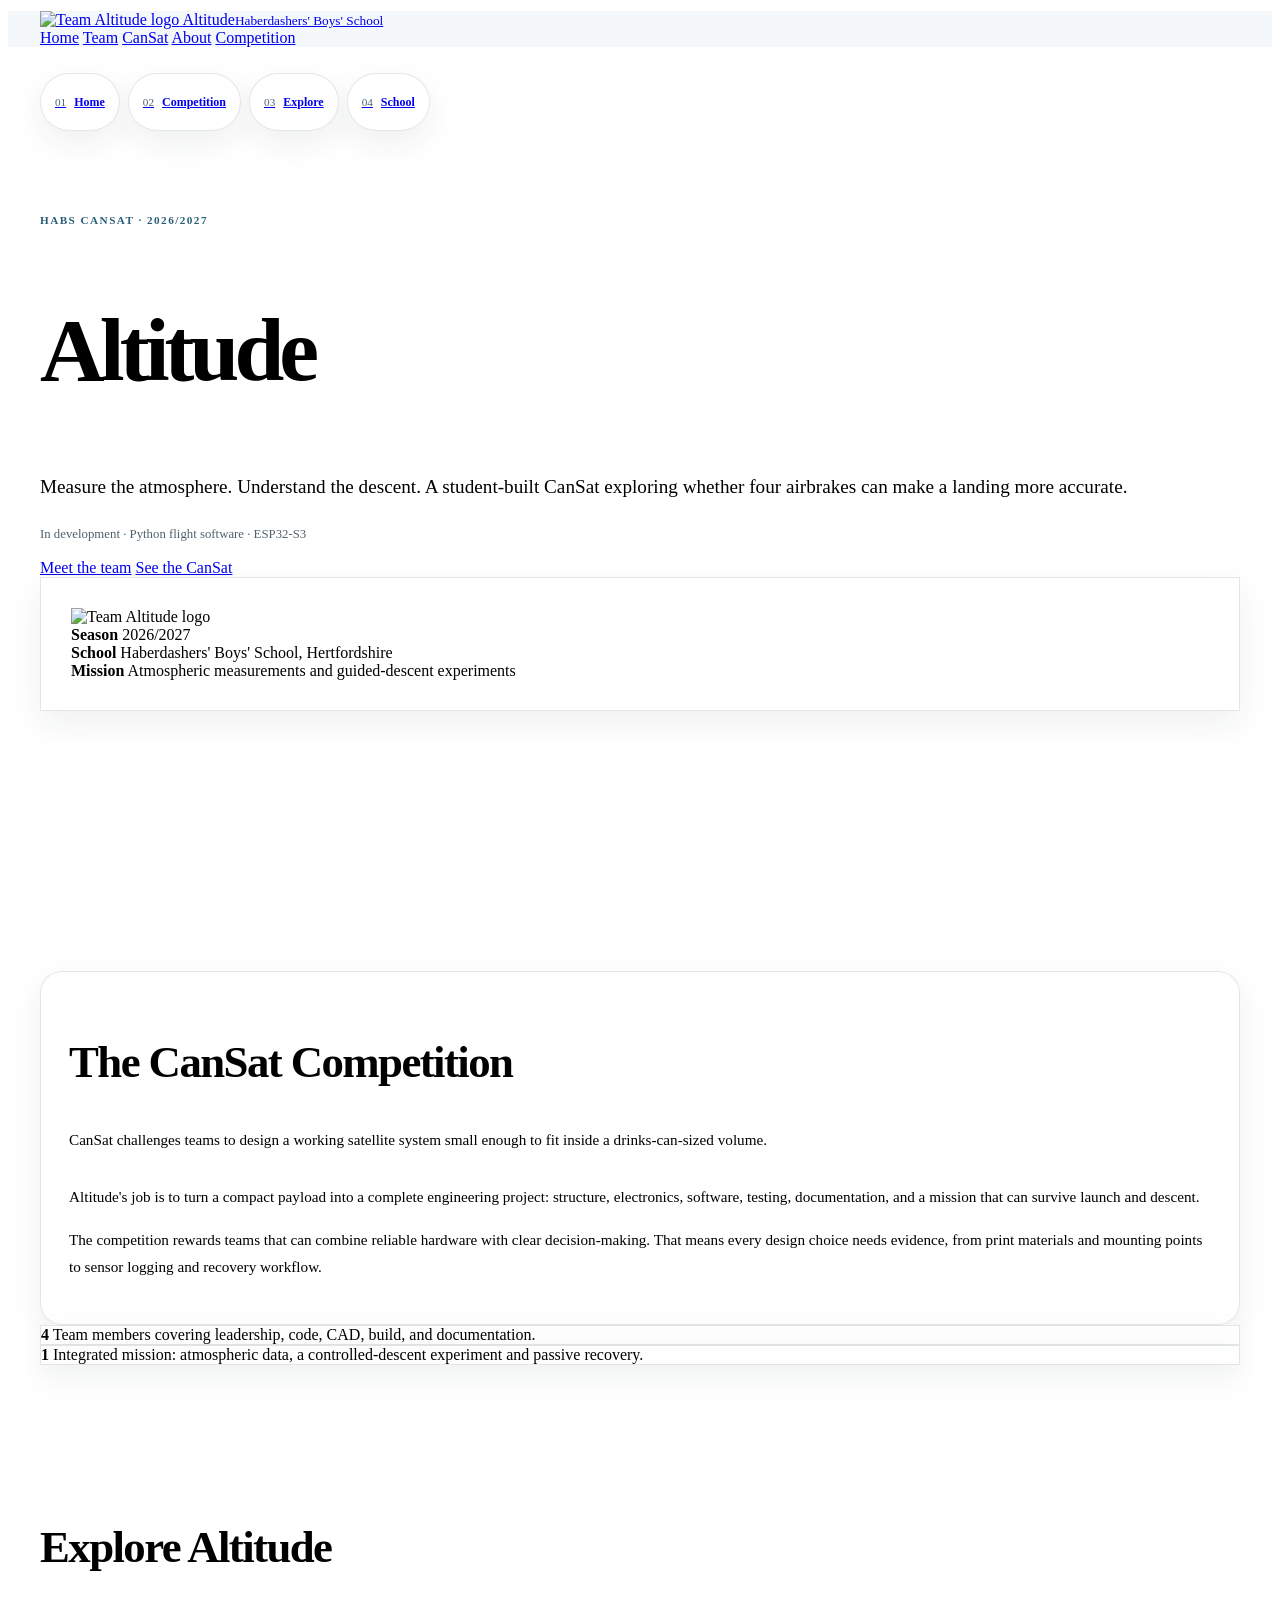
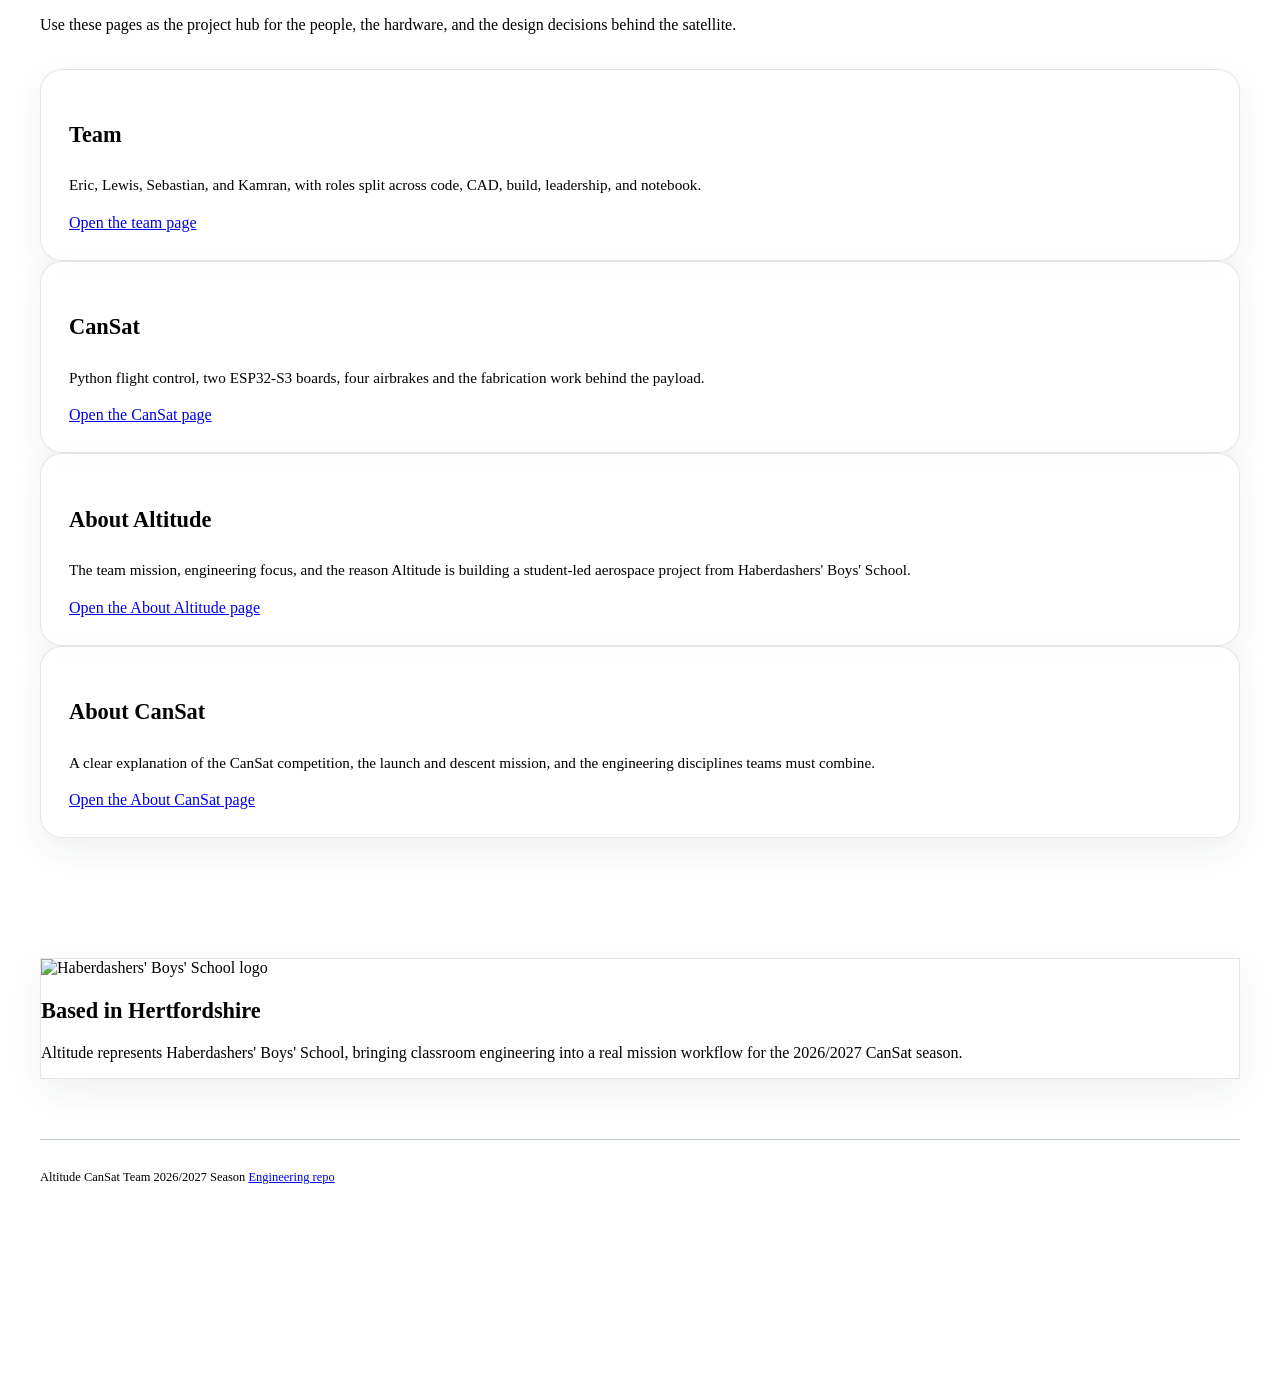
==== website/index.html @ fcd16554 "Update Altitude for Python flight software and ESP32-S3" ====
<!doctype html>
<html lang="en">
  <head>
    <meta charset="utf-8">
    <meta name="viewport" content="width=device-width, initial-scale=1">
    <title>Altitude | Home</title>
    <meta name="description" content="Altitude is a CanSat team from Haberdashers' Boys' School competing in the 2026/2027 season.">
    <meta http-equiv="Content-Security-Policy" content="upgrade-insecure-requests">
    <link rel="canonical" href="https://altitude.linkpc.net/website/index.html">
    <link rel="stylesheet" href="styles.css?v=20260921">
    <link rel="stylesheet" href="refinements.css?v=20260921">
  </head>
  <body>
    <a class="skip-link" href="#main-content">Skip to content</a>
    <div class="scroll-progress" aria-hidden="true"></div>

    <header class="site-header">
      <div class="site-header__inner">
        <a class="brand" href="index.html" aria-label="Altitude home">
          <img src="../assets/images/Team Altitude Logo.png" alt="Team Altitude logo">
          <span>Altitude<small>Haberdashers' Boys' School</small></span>
        </a>
        <div class="header-actions">
          <nav class="nav" aria-label="Primary navigation">
            <span class="nav-indicator" aria-hidden="true"></span>
            <a href="index.html">Home</a>
            <a href="team.html">Team</a>
            <a href="cansat.html">CanSat</a>
            <a href="about-altitude.html" aria-label="About Altitude">About</a>
            <a href="about-cansat.html" aria-label="About CanSat">Competition</a>
          </nav>
        </div>
      </div>
    </header>

    <div class="edge-accent edge-accent--left" aria-hidden="true"></div>
    <div class="edge-accent edge-accent--right" aria-hidden="true"></div>

    <nav class="section-jump section-jump--left" aria-label="Home page sections">
      <a class="section-jump__card glass-panel" href="#home">
        <span>01</span>
        <strong>Home</strong>
        <small>Team overview</small>
      </a>
      <a class="section-jump__card glass-panel" href="#competition">
        <span>02</span>
        <strong>Competition</strong>
        <small>CanSat brief</small>
      </a>
      <a class="section-jump__card glass-panel" href="#explore">
        <span>03</span>
        <strong>Explore</strong>
        <small>Project pages</small>
      </a>
      <a class="section-jump__card glass-panel" href="#school">
        <span>04</span>
        <strong>School</strong>
        <small>Hertfordshire base</small>
      </a>
    </nav>

    <main class="site-main" id="main-content" tabindex="-1">
      <section class="hero" id="home">
        <div class="hero__copy" data-reveal>
          <p class="eyebrow">HABS CANSAT · 2026/2027</p>
          <h1>Altitude</h1>
          <p class="hero__lead">Measure the atmosphere. Understand the descent. A student-built CanSat exploring whether four airbrakes can make a landing more accurate.</p>
          <p class="status-note">In development · Python flight software · ESP32-S3</p>
          <div class="hero__actions">
            <a class="button button--accent button--icon" href="team.html">Meet the team</a>
            <a class="button button--icon" href="cansat.html">See the CanSat</a>
          </div>
        </div>

        <aside class="hero-card glass-panel" data-reveal>
          <img class="hero-card__logo" src="../assets/images/Team Altitude Logo.png" alt="Team Altitude logo">
          <div class="hero-card__meta">
            <div class="meta-row">
              <strong>Season</strong>
              <span>2026/2027</span>
            </div>
            <div class="meta-row">
              <strong>School</strong>
              <span>Haberdashers' Boys' School, Hertfordshire</span>
            </div>
            <div class="meta-row">
              <strong>Mission</strong>
              <span>Atmospheric measurements and guided-descent experiments</span>
            </div>
          </div>
        </aside>
      </section>

      <section class="section section--tight" id="competition">
        <div class="split">
          <article class="copy-panel glass-panel" data-reveal>
            <div class="section__head">
              <h2>The CanSat Competition</h2>
              <p>CanSat challenges teams to design a working satellite system small enough to fit inside a drinks-can-sized volume.</p>
            </div>
            <p>Altitude's job is to turn a compact payload into a complete engineering project: structure, electronics, software, testing, documentation, and a mission that can survive launch and descent.</p>
            <p>The competition rewards teams that can combine reliable hardware with clear decision-making. That means every design choice needs evidence, from print materials and mounting points to sensor logging and recovery workflow.</p>
          </article>

          <div class="stat-grid">
            <article class="stat-panel glass-panel" data-reveal>
              <strong>4</strong>
              <span>Team members covering leadership, code, CAD, build, and documentation.</span>
            </article>
            <article class="stat-panel glass-panel" data-reveal>
              <strong>1</strong>
              <span>Integrated mission: atmospheric data, a controlled-descent experiment and passive recovery.</span>
            </article>
          </div>
        </div>
      </section>

      <section class="section" id="explore">
        <div class="section__head" data-reveal>
          <h2>Explore Altitude</h2>
          <p>Use these pages as the project hub for the people, the hardware, and the design decisions behind the satellite.</p>
        </div>
        <div class="link-grid">
          <article class="link-panel glass-panel" data-reveal>
            <div>
              <h3>Team</h3>
              <p>Eric, Lewis, Sebastian, and Kamran, with roles split across code, CAD, build, leadership, and notebook.</p>
            </div>
            <a class="link-panel__arrow" href="team.html" aria-label="Open the team page"><span class="sr-only">Open the team page</span></a>
          </article>
          <article class="link-panel glass-panel" data-reveal>
            <div>
              <h3>CanSat</h3>
              <p>Python flight control, two ESP32-S3 boards, four airbrakes and the fabrication work behind the payload.</p>
            </div>
            <a class="link-panel__arrow" href="cansat.html" aria-label="Open the CanSat page"><span class="sr-only">Open the CanSat page</span></a>
          </article>
          <article class="link-panel glass-panel" data-reveal>
            <div>
              <h3>About Altitude</h3>
              <p>The team mission, engineering focus, and the reason Altitude is building a student-led aerospace project from Haberdashers' Boys' School.</p>
            </div>
            <a class="link-panel__arrow" href="about-altitude.html" aria-label="Open the About Altitude page"><span class="sr-only">Open the About Altitude page</span></a>
          </article>
          <article class="link-panel glass-panel" data-reveal>
            <div>
              <h3>About CanSat</h3>
              <p>A clear explanation of the CanSat competition, the launch and descent mission, and the engineering disciplines teams must combine.</p>
            </div>
            <a class="link-panel__arrow" href="about-cansat.html" aria-label="Open the About CanSat page"><span class="sr-only">Open the About CanSat page</span></a>
          </article>
        </div>
      </section>

      <section class="section" id="school">
        <article class="school-strip glass-panel" data-reveal>
          <img src="../assets/images/Haberdashers' Boys' School Logo.png" alt="Haberdashers' Boys' School logo">
          <div>
            <h2>Based in Hertfordshire</h2>
            <p>Altitude represents Haberdashers' Boys' School, bringing classroom engineering into a real mission workflow for the 2026/2027 CanSat season.</p>
          </div>
        </article>
      </section>
    </main>

    <footer class="footer">
      <span>Altitude CanSat Team</span>
      <span>2026/2027 Season</span>
      <span><a href="https://github.com/ericxyn/Altitude-HABS-CanSat-2026-2027" target="_blank" rel="noopener noreferrer">Engineering repo</a></span>
    </footer>

    <svg class="sr-only" xmlns="http://www.w3.org/2000/svg" aria-hidden="true">
      <defs>
        <filter id="glass-distortion" x="0%" y="0%" width="100%" height="100%">
          <feTurbulence type="fractalNoise" baseFrequency="0.005 0.005" numOctaves="2" seed="92" result="noise"></feTurbulence>
          <feGaussianBlur in="noise" stdDeviation="2" result="blurred"></feGaussianBlur>
          <feDisplacementMap in="SourceGraphic" in2="blurred" scale="19" xChannelSelector="R" yChannelSelector="G"></feDisplacementMap>
        </filter>
      </defs>
    </svg>

    <script src="app.js?v=20260921"></script>
  </body>
</html>
---- website/refinements.css ----
/* Fluidity-guided refinement of Altitude's existing typography and blue palette. */
@font-face {
  font-family: 'Montserrat';
  src: url('../assets/fonts/Montserrat/Montserrat-VariableFont_wght.ttf') format('truetype');
  font-weight: 100 900;
  font-style: normal;
  font-display: swap;
}
:root {
  --background: #edf1f3;
  --ink: #142831;
  --ink-soft: #40535e;
  --muted: #4e626f;
  --shadow: 0 12px 32px rgba(28, 38, 45, .07);
  --max: 1200px;
  --panel-gap: 24px;
}
body { overflow-x: clip; }
.site-main, .site-header__inner, .footer {
  width: min(var(--max), calc(100% - 64px));
  margin-inline: auto;
}
.site-header { background: rgba(244, 248, 250, .96); }
.site-header__inner { gap: 24px; }
.brand { flex-shrink: 0; }
.nav { width: auto; grid-template-columns: repeat(5, minmax(70px, 1fr)); box-shadow: none; }
.nav-indicator { transition: none; }
.nav a { min-height: 44px; white-space: normal; overflow-wrap: anywhere; text-align: center; }
h1, h2, h3, p, .meta-row strong, .meta-row span { overflow-wrap: anywhere; }
.edge-accent { display: none; }
.scroll-progress { height: 3px; box-shadow: none; background: #1677a5; }
.section-jump {
  position: static;
  display: flex;
  width: min(var(--max), calc(100% - 64px));
  margin: 26px auto 0;
  gap: 8px;
  flex-wrap: wrap;
}
.section-jump__card {
  display: flex;
  align-items: center;
  gap: 8px;
  min-height: 40px;
  padding: 8px 14px;
  border-radius: 999px;
}
.section-jump__card small { display: none; }
.section-jump__card span { font-size: .7rem; color: var(--muted); }
.section-jump__card strong { font-size: .75rem; font-weight: 650; }
.hero, .hero--compact {
  grid-template-columns: minmax(0, 1.2fr) minmax(280px, .8fr);
  min-height: 620px;
  gap: 64px;
  padding: 70px 0 90px;
}
.hero--compact { min-height: 470px; }
.hero__copy { gap: 22px; }
.hero h1, .page-title { font-size: clamp(3.6rem, 7vw, 7rem); letter-spacing: -.055em; line-height: 1.03; font-weight: 800; }
.hero__lead { font-size: clamp(1rem, 1.5vw, 1.22rem); line-height: 1.7; }
.eyebrow, .section__head .eyebrow, .component-status {
  color: #285e78;
  font-size: .7rem;
  font-weight: 750;
  letter-spacing: .13em;
  line-height: 1.6;
}
.status-note { font-size: .8rem; color: var(--muted); line-height: 1.8; }
.hero-card__logo { width: 190px; filter: none; }
.hero-card { padding: 30px; }
.glass-panel, .glass-panel:hover {
  background: rgba(255, 255, 255, .85);
  border: 1px solid rgba(58, 83, 96, .14);
  box-shadow: var(--shadow);
  transform: none;
  will-change: auto;
  transform-style: flat;
  transition: border-color 150ms ease;
}
.glass-panel::before, .glass-panel::after { display: none; }
[data-reveal], [data-reveal].glass-panel, [data-reveal].is-visible,
[data-reveal].glass-panel.is-visible { opacity: 1; transform: none; transition: none; }
.section { padding: 60px 0; }
.section__head { margin-bottom: 30px; }
.section__head h2 { font-size: clamp(2rem, 3.5vw, 3.1rem); letter-spacing: -.035em; line-height: 1.15; }
.section__head p { font-size: 1rem; max-width: 720px; line-height: 1.75; }
.device-card h3, .link-panel h3, .process-card h3, .school-strip h2 { font-size: 1.4rem; line-height: 1.3; }
.device-card p, .link-panel p, .process-card p, .copy-panel p { font-size: .95rem; line-height: 1.8; }
.device-card, .link-panel, .copy-panel, .process-card { padding: 28px; border-radius: 22px; min-width: 0; }
.device-card { gap: 16px; }
.link-grid { grid-template-columns: repeat(2, minmax(0, 1fr)); }
.device-card__image { background: #f2f5f7; border: 0; min-height: 0; }
.processor-spec { min-height: 185px; border-radius: 14px; background: #e1eff7; display: grid; align-content: center; gap: 4px; padding: 24px; }
.processor-spec > span { font-weight: 650; letter-spacing: .2em; font-size: .75rem; }
.processor-spec strong { font-size: 3.8rem; letter-spacing: -.05em; line-height: 1.15; }
.processor-spec small { font-size: .7rem; }
.text-link { color: #175e82; text-decoration: underline; text-underline-offset: 4px; font-size: .85rem; padding-block: 8px; }
.mission-grid { display: grid; grid-template-columns: repeat(3, minmax(0, 1fr)); gap: 36px; padding: 24px 0 40px; }
.mission-stage { border-top: 2px solid #7aaac3; padding-top: 22px; }
.stage-number { color: #376881; font-size: .75rem; font-variant-numeric: tabular-nums; }
.mission-stage h3 { font-size: 1.5rem; margin: 12px 0; }
.mission-stage p { color: var(--ink-soft); font-size: .95rem; line-height: 1.8; }
.control-notes { border-top: 1px solid #b9c7ce; }
.control-notes details { border-bottom: 1px solid #b9c7ce; }
.control-notes summary { padding: 22px 4px; cursor: pointer; font-size: 1rem; font-weight: 650; }
.control-notes details p { max-width: 850px; padding: 0 4px 24px; line-height: 1.8; color: var(--ink-soft); }
.button, .link-panel__arrow { box-shadow: none; transition: background-color 150ms ease; }
.button:hover, .link-panel:hover, .link-panel__arrow:hover { transform: none; box-shadow: none; }
:where(a, button, summary):focus-visible { outline: 3px solid #166688; outline-offset: 4px; }
.skip-link { position: fixed; top: 8px; left: 12px; z-index: 100; padding: 12px 18px; background: #fff; transform: translateY(-180%); border-radius: 8px; }
.skip-link:focus { transform: none; }
.footer { border-top: 1px solid #bac8ce; padding: 30px 0; font-size: .78rem; flex-wrap: wrap; }
@media (max-width: 1000px) {
  .site-header__inner { flex-direction: column; align-items: stretch; padding-block: 14px; }
  .header-actions, .nav { width: 100%; }
  .hero, .hero--compact { gap: 28px; }
}
@media (max-width: 720px) {
  .site-main, .site-header__inner, .footer, .section-jump { width: calc(100% - 36px); }
  .hero, .hero--compact { grid-template-columns: 1fr; min-height: auto; padding: 40px 0; }
  .hero h1, .page-title { font-size: clamp(2.7rem, 11vw, 4.5rem); overflow-wrap: anywhere; }
  .hero-card__logo { width: 140px; }
  .mission-grid { grid-template-columns: 1fr; gap: 24px; }
  .link-grid { grid-template-columns: 1fr; }
  .mission-stage { padding-top: 16px; }
  .section { padding: 40px 0; }
  .section-jump { gap: 6px; margin-top: 18px; }
  .section-jump__card { min-height: 36px; padding: 8px 10px; }
  .section-jump__card span { display: none; }
  .nav { grid-template-columns: repeat(5, minmax(0, 1fr)); }
  .nav a { font-size: .65rem; padding: 0 3px; }
  .hero__actions { flex-direction: row; }
  .button { width: auto; font-size: .82rem; padding-inline: 16px; }
  .meta-row { grid-template-columns: 1fr; gap: 4px; }
}
@media (prefers-reduced-motion: reduce) {
  html { scroll-behavior: auto; }
  *, *::before, *::after { transition: none !important; animation: none !important; }
}
@media (prefers-reduced-transparency: reduce) {
  .glass-panel, .site-header, .nav { background: #fff; backdrop-filter: none; }
}
@media (forced-colors: active) {
  .glass-panel, .nav, .processor-spec { border: 1px solid CanvasText; background: Canvas; }
  .nav a[aria-current] { outline: 2px solid Highlight; }
  .nav-indicator { display: none; }
}
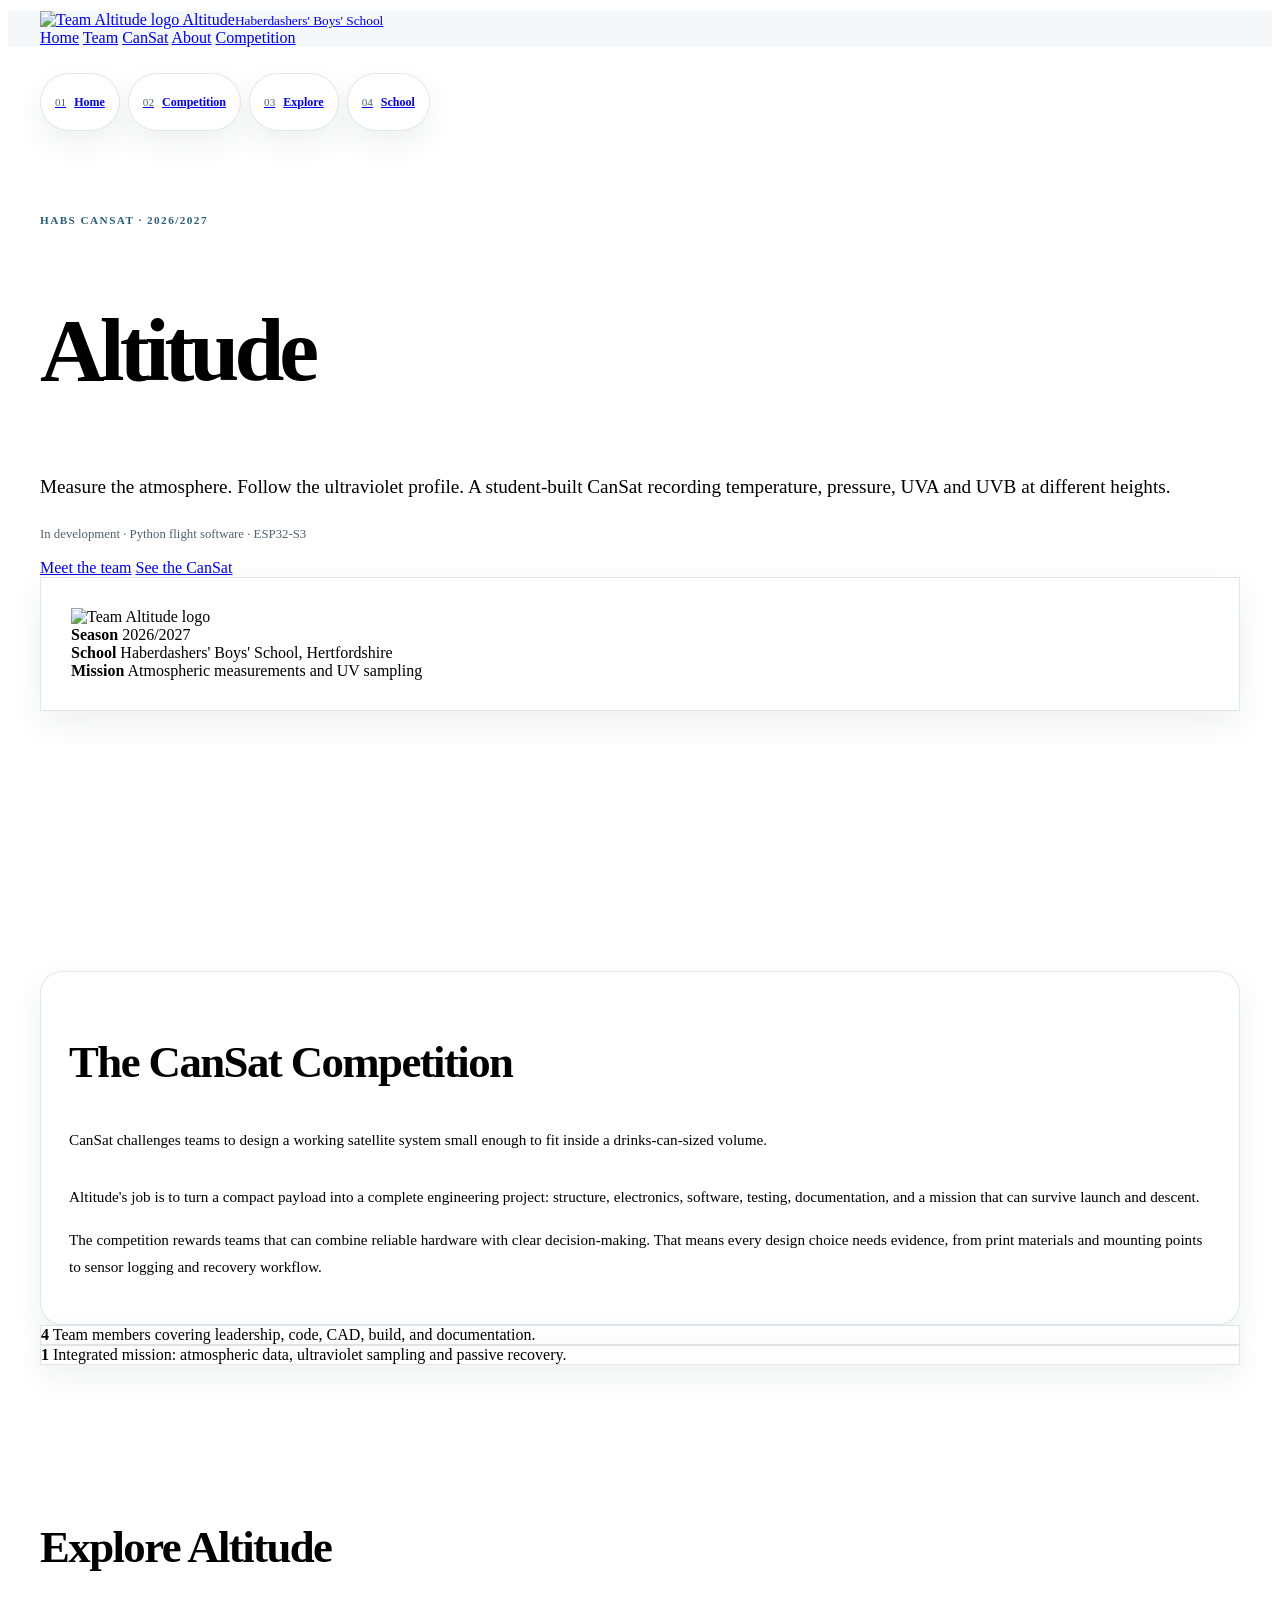
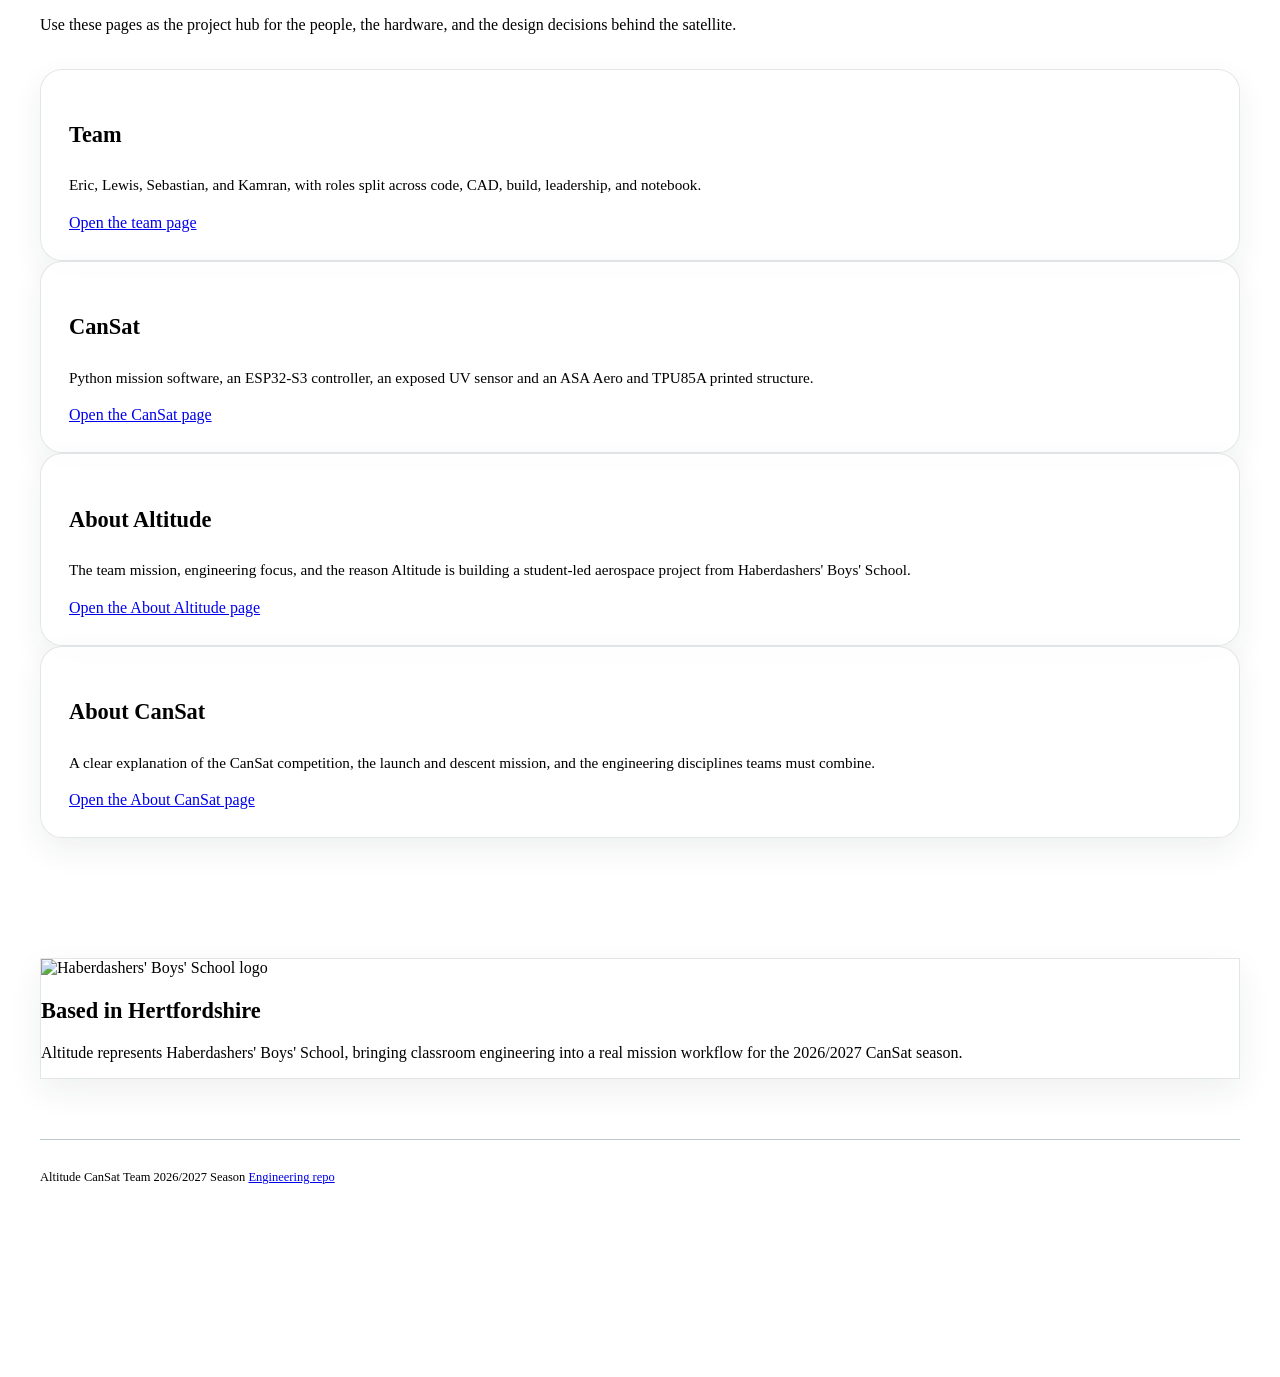
==== commit a3267f03: "Update Altitude website for UV sampling and ASA Aero TPU85A build" ====
--- a/website/index.html
+++ b/website/index.html
@@ -64,7 +64,7 @@
         <div class="hero__copy" data-reveal>
           <p class="eyebrow">HABS CANSAT · 2026/2027</p>
           <h1>Altitude</h1>
-          <p class="hero__lead">Measure the atmosphere. Understand the descent. A student-built CanSat exploring whether four airbrakes can make a landing more accurate.</p>
+          <p class="hero__lead">Measure the atmosphere. Follow the ultraviolet profile. A student-built CanSat recording temperature, pressure, UVA and UVB at different heights.</p>
           <p class="status-note">In development · Python flight software · ESP32-S3</p>
           <div class="hero__actions">
             <a class="button button--accent button--icon" href="team.html">Meet the team</a>
@@ -85,7 +85,7 @@
             </div>
             <div class="meta-row">
               <strong>Mission</strong>
-              <span>Atmospheric measurements and guided-descent experiments</span>
+              <span>Atmospheric measurements and UV sampling</span>
             </div>
           </div>
         </aside>
@@ -109,7 +109,7 @@
             </article>
             <article class="stat-panel glass-panel" data-reveal>
               <strong>1</strong>
-              <span>Integrated mission: atmospheric data, a controlled-descent experiment and passive recovery.</span>
+              <span>Integrated mission: atmospheric data, ultraviolet sampling and passive recovery.</span>
             </article>
           </div>
         </div>
@@ -131,7 +131,7 @@
           <article class="link-panel glass-panel" data-reveal>
             <div>
               <h3>CanSat</h3>
-              <p>Python flight control, two ESP32-S3 boards, four airbrakes and the fabrication work behind the payload.</p>
+              <p>Python mission software, an ESP32-S3 controller, an exposed UV sensor and an ASA Aero and TPU85A printed structure.</p>
             </div>
             <a class="link-panel__arrow" href="cansat.html" aria-label="Open the CanSat page"><span class="sr-only">Open the CanSat page</span></a>
           </article>
@@ -166,7 +166,7 @@
     <footer class="footer">
       <span>Altitude CanSat Team</span>
       <span>2026/2027 Season</span>
-      <span><a href="https://github.com/ericxyn/Altitude-HABS-CanSat-2026-2027" target="_blank" rel="noopener noreferrer">Engineering repo</a></span>
+      <span><a href="https://github.com/ericxyuan/Altitude-HABS-CanSat-2026-2027" target="_blank" rel="noopener noreferrer">Engineering repo</a></span>
     </footer>
 
     <svg class="sr-only" xmlns="http://www.w3.org/2000/svg" aria-hidden="true">
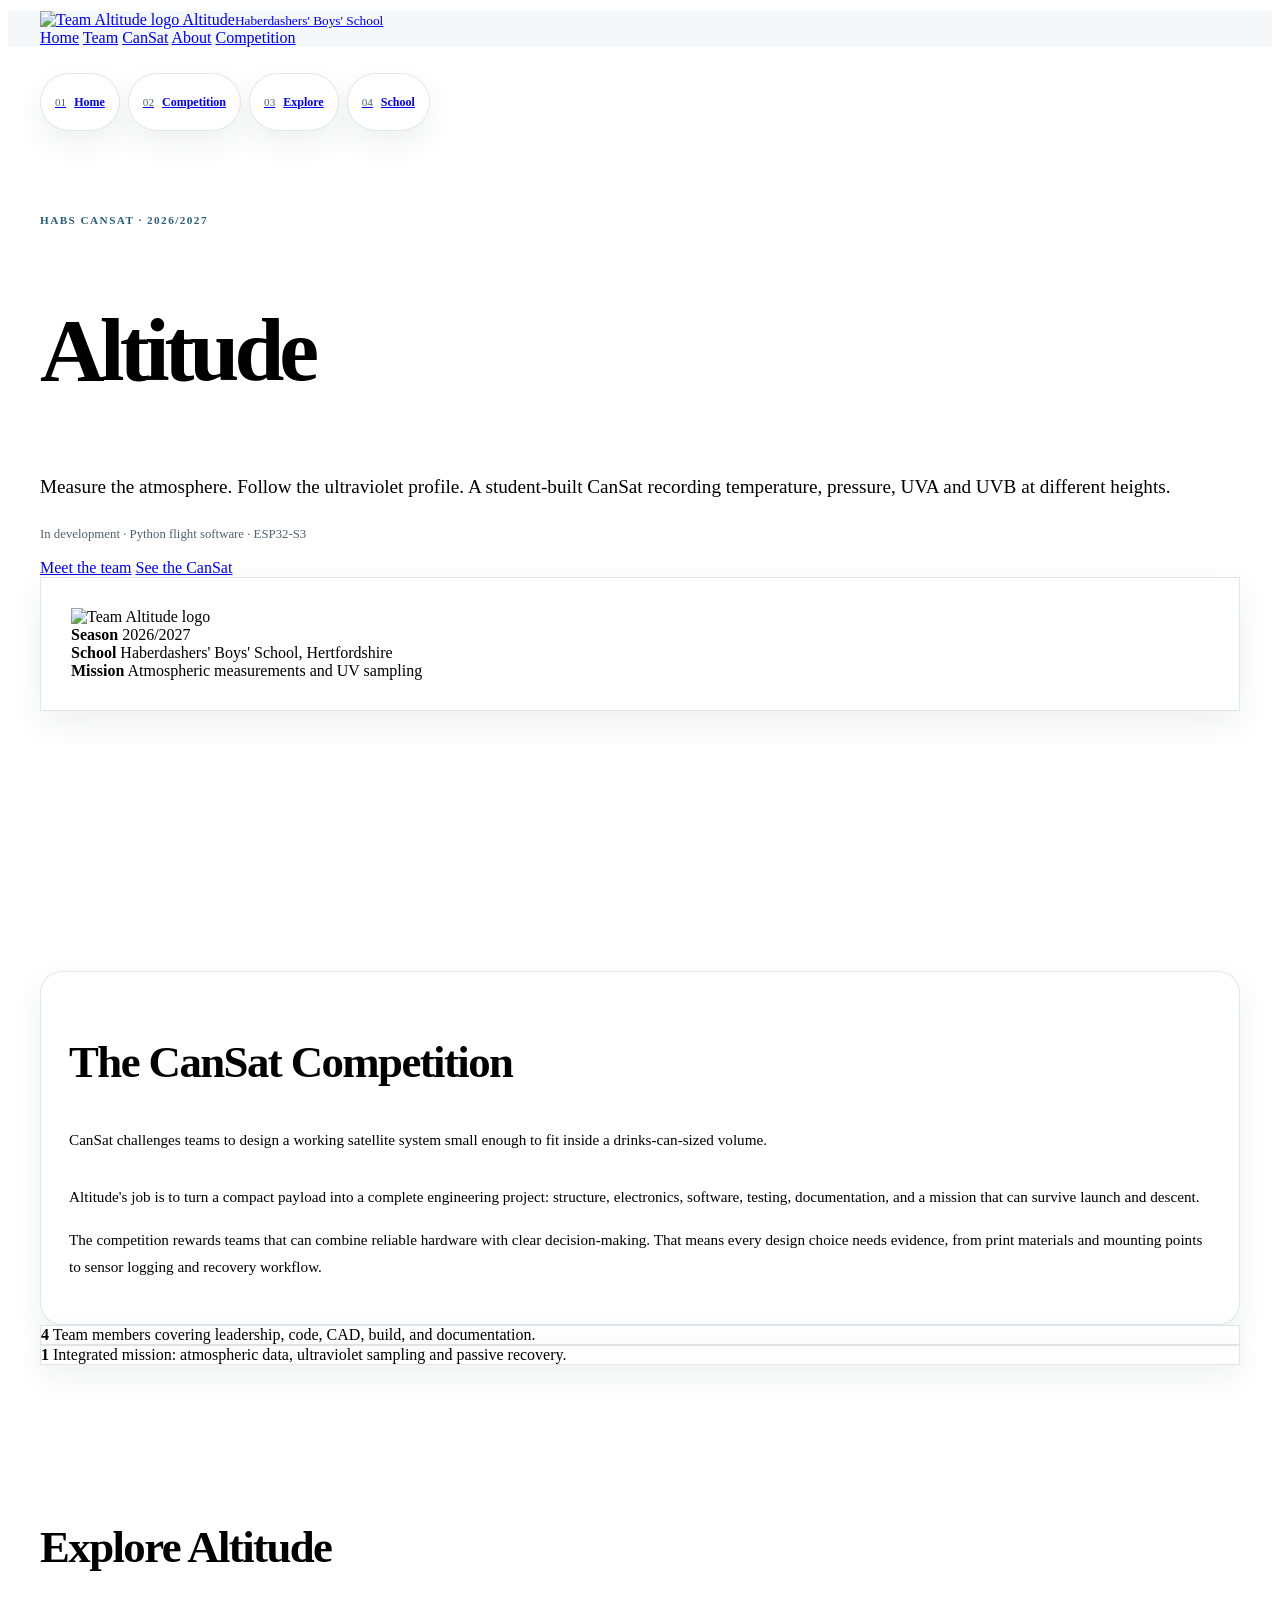
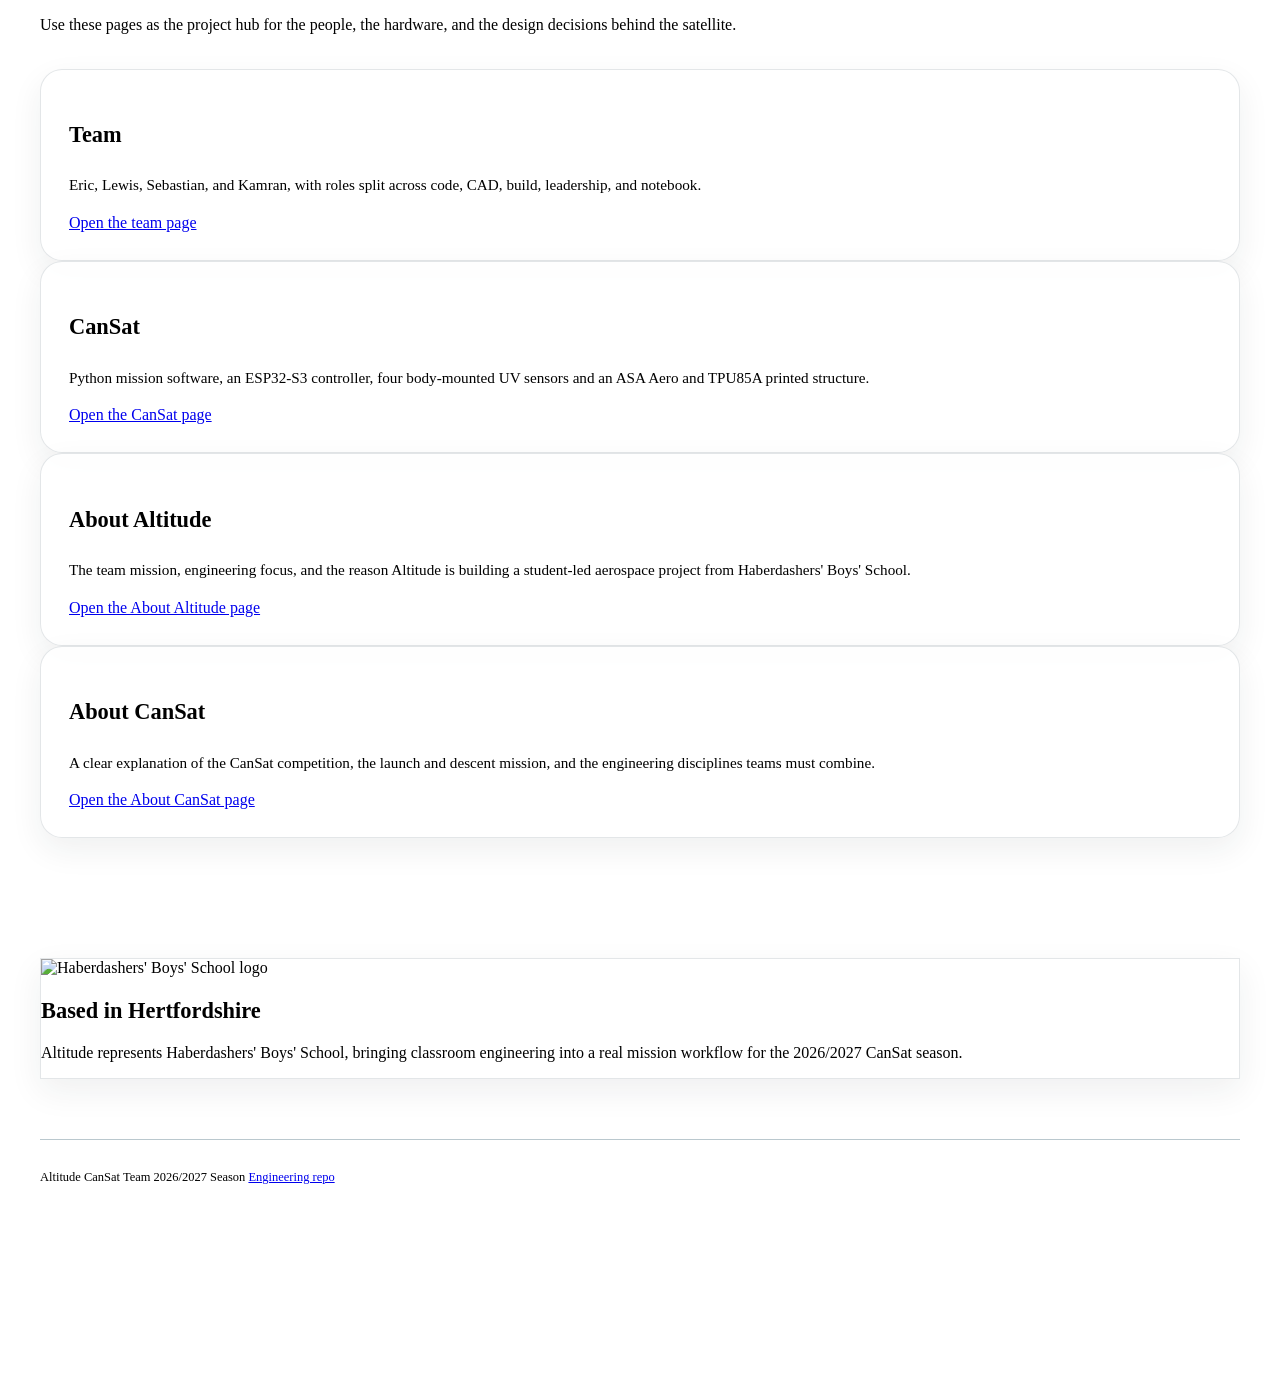
==== commit a31251e1: "Present four body-mounted UV heads and analytical arm study" ====
--- a/website/index.html
+++ b/website/index.html
@@ -131,7 +131,7 @@
           <article class="link-panel glass-panel" data-reveal>
             <div>
               <h3>CanSat</h3>
-              <p>Python mission software, an ESP32-S3 controller, an exposed UV sensor and an ASA Aero and TPU85A printed structure.</p>
+              <p>Python mission software, an ESP32-S3 controller, four body-mounted UV sensors and an ASA Aero and TPU85A printed structure.</p>
             </div>
             <a class="link-panel__arrow" href="cansat.html" aria-label="Open the CanSat page"><span class="sr-only">Open the CanSat page</span></a>
           </article>
@@ -166,7 +166,7 @@
     <footer class="footer">
       <span>Altitude CanSat Team</span>
       <span>2026/2027 Season</span>
-      <span><a href="https://github.com/ericxyuan/Altitude-HABS-CanSat-2026-2027" target="_blank" rel="noopener noreferrer">Engineering repo</a></span>
+      <span><a href="https://github.com/ericxyuan/altitude-cansat" target="_blank" rel="noopener noreferrer">Engineering repo</a></span>
     </footer>
 
     <svg class="sr-only" xmlns="http://www.w3.org/2000/svg" aria-hidden="true">
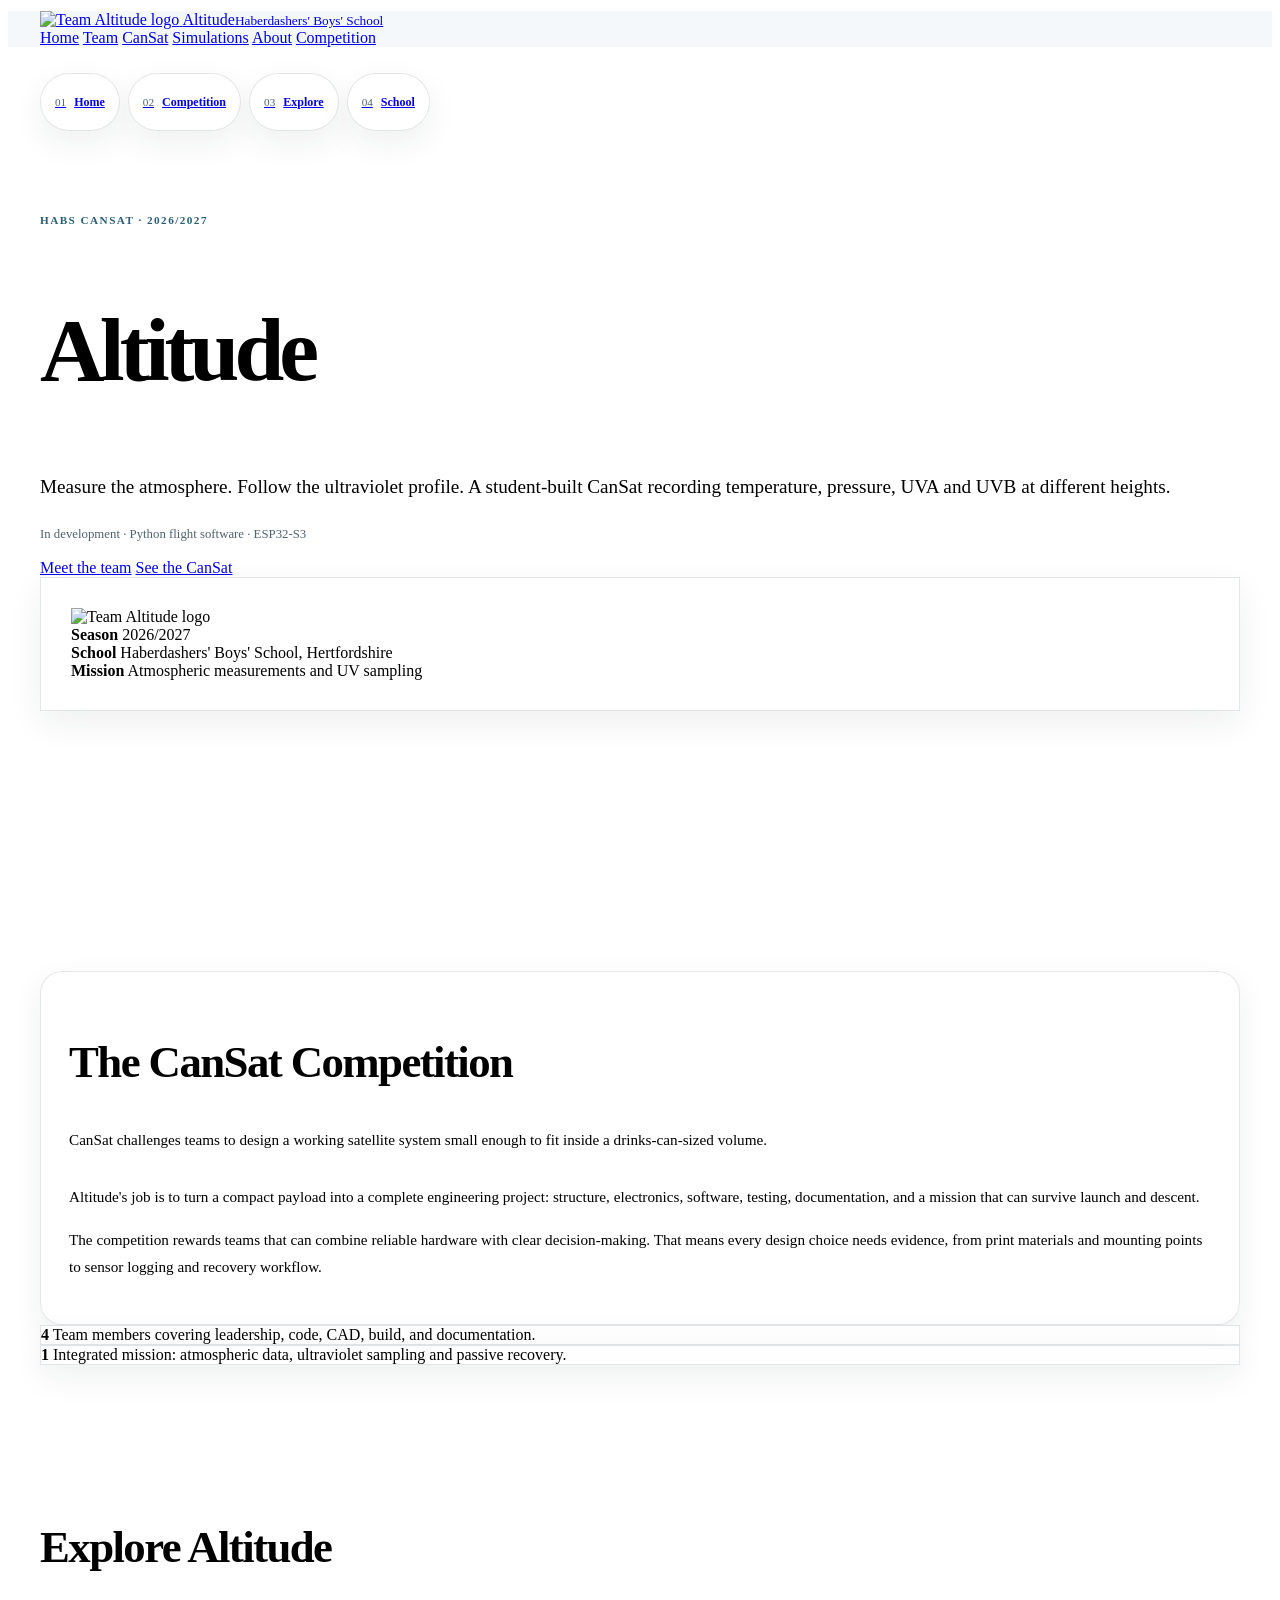
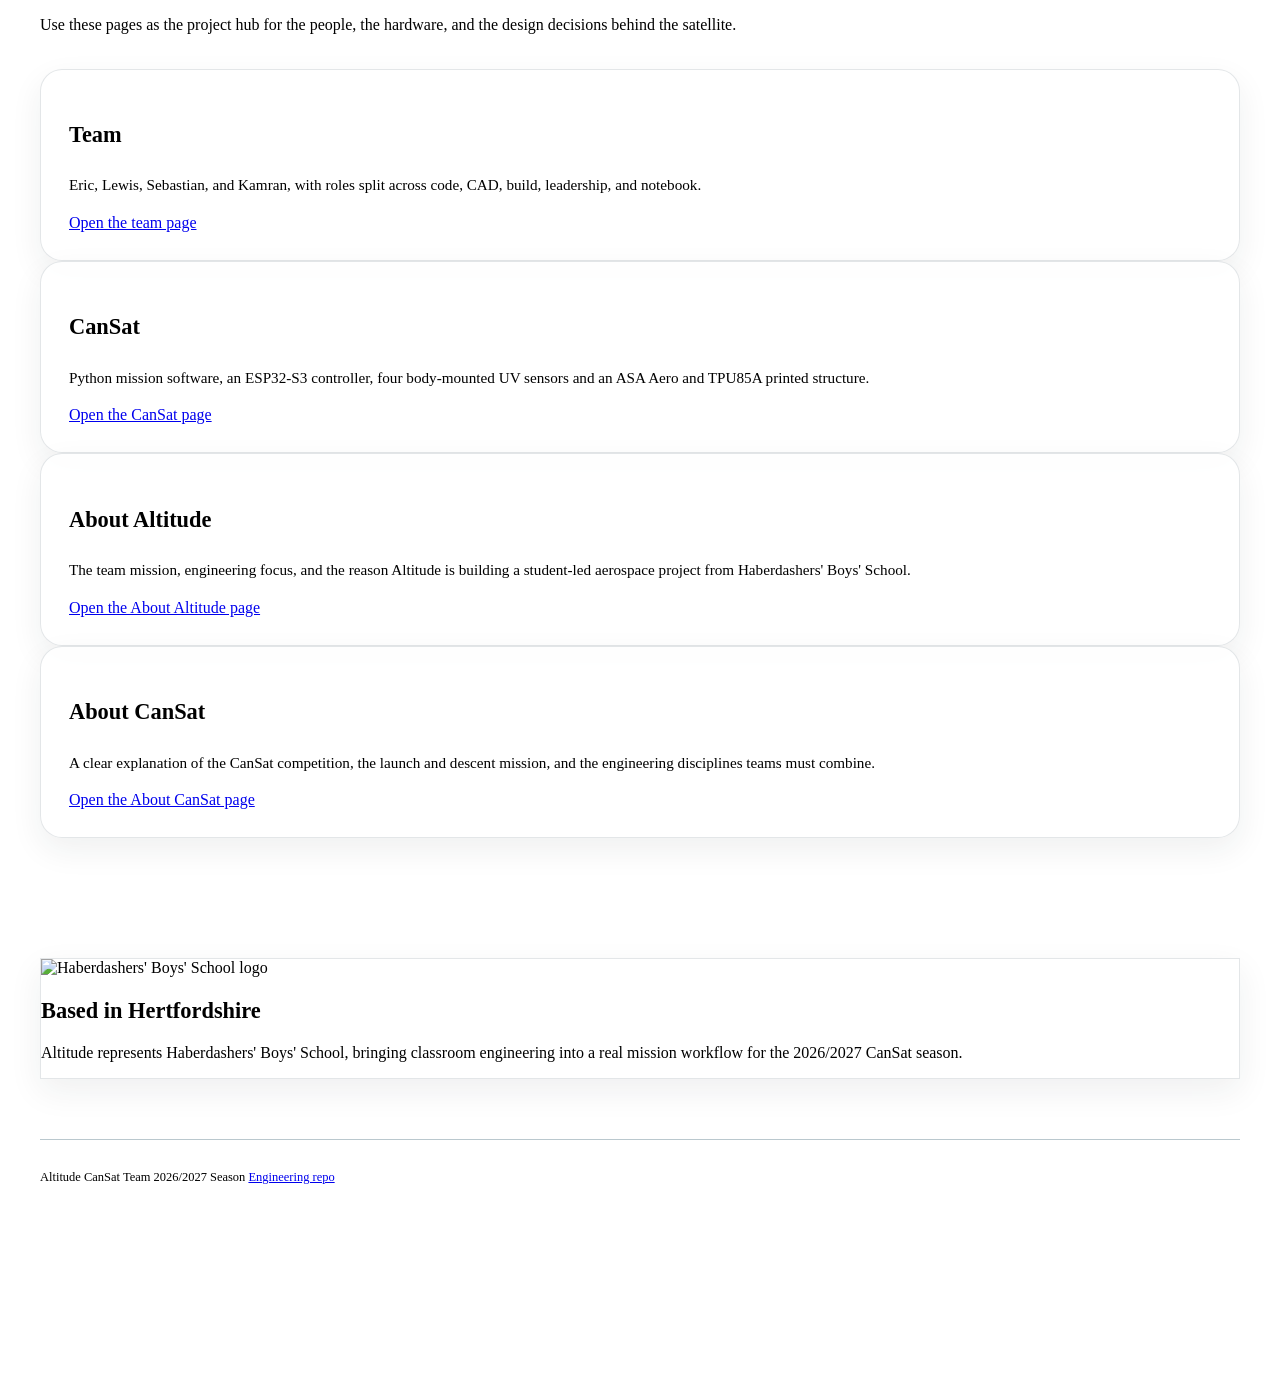
==== commit fd2340c9: "Add interactive reaction-wheel simulations page" ====
--- a/website/index.html
+++ b/website/index.html
@@ -8,7 +8,7 @@
     <meta http-equiv="Content-Security-Policy" content="upgrade-insecure-requests">
     <link rel="canonical" href="https://altitude.linkpc.net/website/index.html">
     <link rel="stylesheet" href="styles.css?v=20260921">
-    <link rel="stylesheet" href="refinements.css?v=20260921">
+    <link rel="stylesheet" href="refinements.css?v=20261016">
   </head>
   <body>
     <a class="skip-link" href="#main-content">Skip to content</a>
@@ -26,6 +26,7 @@
             <a href="index.html">Home</a>
             <a href="team.html">Team</a>
             <a href="cansat.html">CanSat</a>
+            <a href="simulations.html">Simulations</a>
             <a href="about-altitude.html" aria-label="About Altitude">About</a>
             <a href="about-cansat.html" aria-label="About CanSat">Competition</a>
           </nav>
--- a/website/refinements.css
+++ b/website/refinements.css
@@ -145,3 +145,13 @@
   .nav a[aria-current] { outline: 2px solid Highlight; }
   .nav-indicator { display: none; }
 }
+/* Six dedicated pages share the existing navigation geometry. */
+.nav { grid-template-columns: repeat(6, minmax(70px, 1fr)); }
+@media (max-width: 720px) { .nav { grid-template-columns: repeat(6, minmax(0, 1fr)); } .nav a { font-size: .6rem; } }
+@media (max-width: 390px) { .nav { border-radius: 16px; } .nav a { font-size: .56rem; padding-inline: 1px; } }
+@media (max-width: 600px) {
+  .nav { grid-template-columns: repeat(3, minmax(0, 1fr)); border-radius: 16px; }
+  .nav a { font-size: .7rem; overflow-wrap: normal; }
+  .nav-indicator { display: none; }
+  .nav a[aria-current="page"] { background: var(--accent); border-radius: 10px; }
+}
